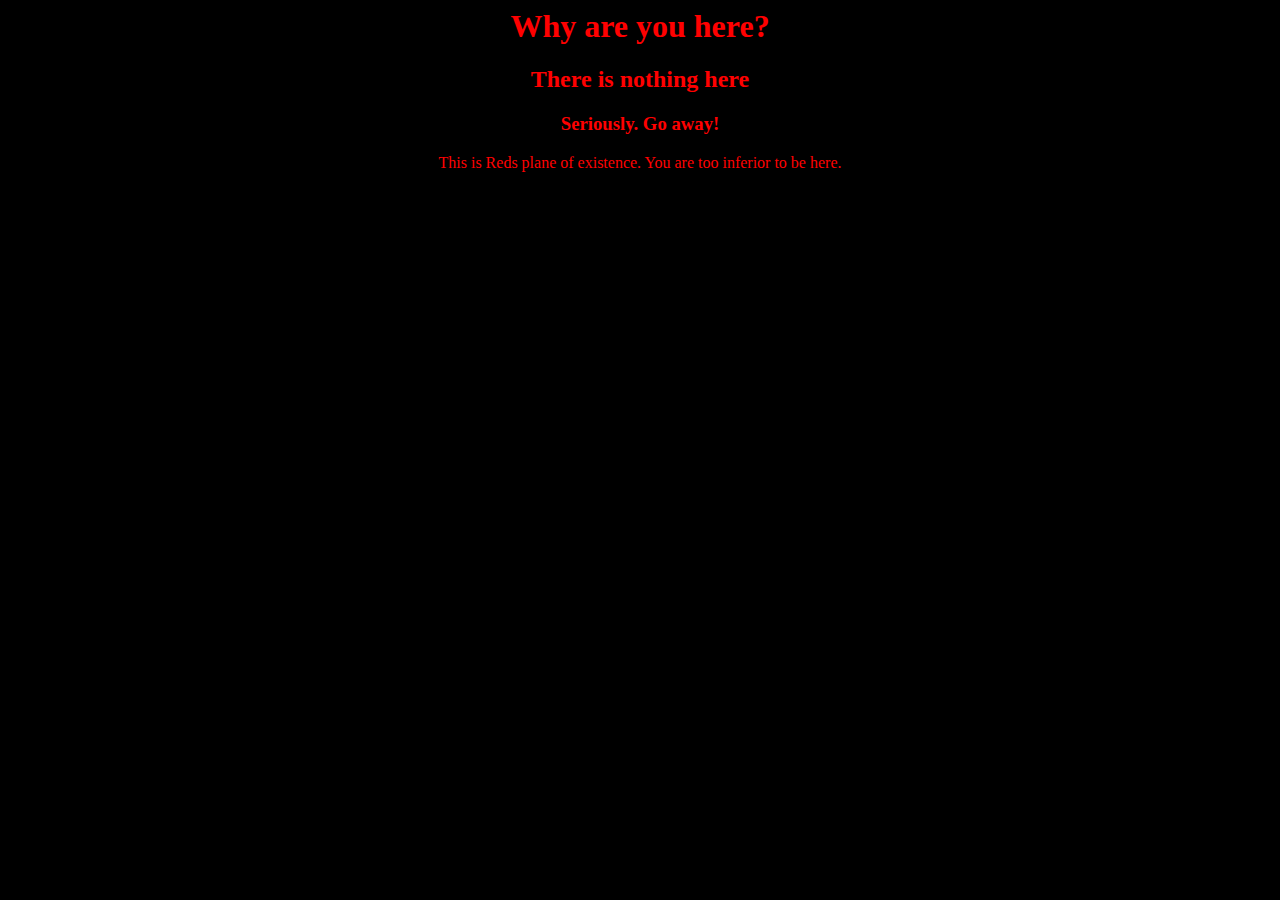
==== index.html @ 80cdd567 "Added Index.html Added Style.css" ====
<html>
    <head>
        <title>Reds Plane of Existence</title>
        <link rel="stylesheet" href="style.css">
    </head>

    <body>

        <center>
            <h1>Why are you here?</h1>
            <h2>There is nothing here</h2>
             <h3>Seriously. Go away!</h3> 
             
             <p>
                This is Reds plane of existence. You are too inferior to be here.
             </p> 
        </center>
        
    </body>

    <script>

    </script>

</html>
---- style.css ----
body {
    background-color: black;
    color: red;
}
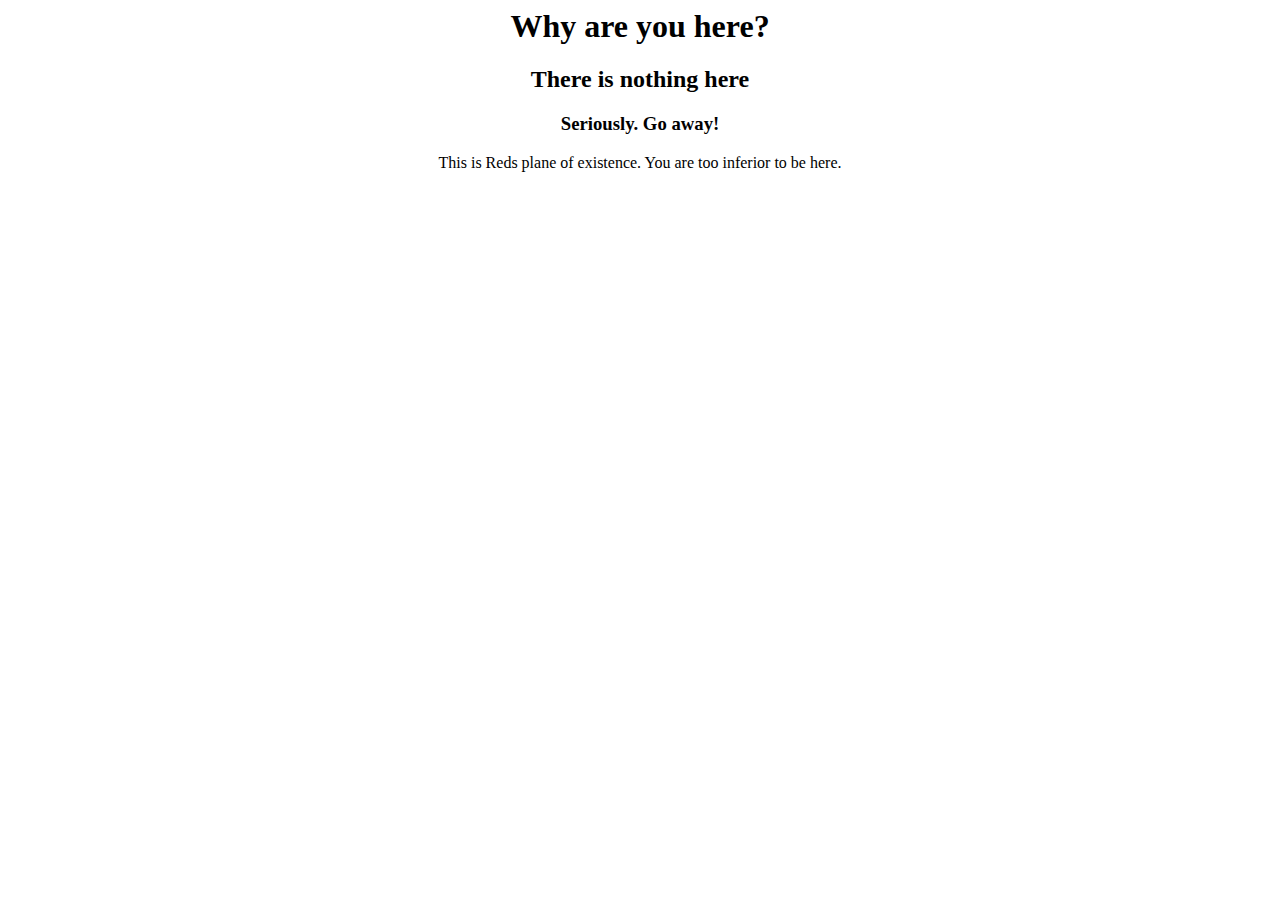
==== commit e02b608f: "Add files via upload" ====
--- a/index.html
+++ b/index.html
@@ -1,25 +1,21 @@
-<html>
-    <head>
-        <title>Reds Plane of Existence</title>
-        <link rel="stylesheet" href="style.css">
-    </head>
+</head>
 
-    <body>
+<body>
 
-        <center>
-            <h1>Why are you here?</h1>
-            <h2>There is nothing here</h2>
-             <h3>Seriously. Go away!</h3> 
-             
-             <p>
-                This is Reds plane of existence. You are too inferior to be here.
-             </p> 
-        </center>
-        
-    </body>
+    <center>
+        <h1>Why are you here?</h1>
+        <h2>There is nothing here</h2>
+         <h3>Seriously. Go away!</h3> 
+         
+         <p>
+            This is Reds plane of existence. You are too inferior to be here.
+         </p> 
+    </center>
+    
+</body>
 
-    <script>
+<script>
 
-    </script>
+</script>
 
 </html>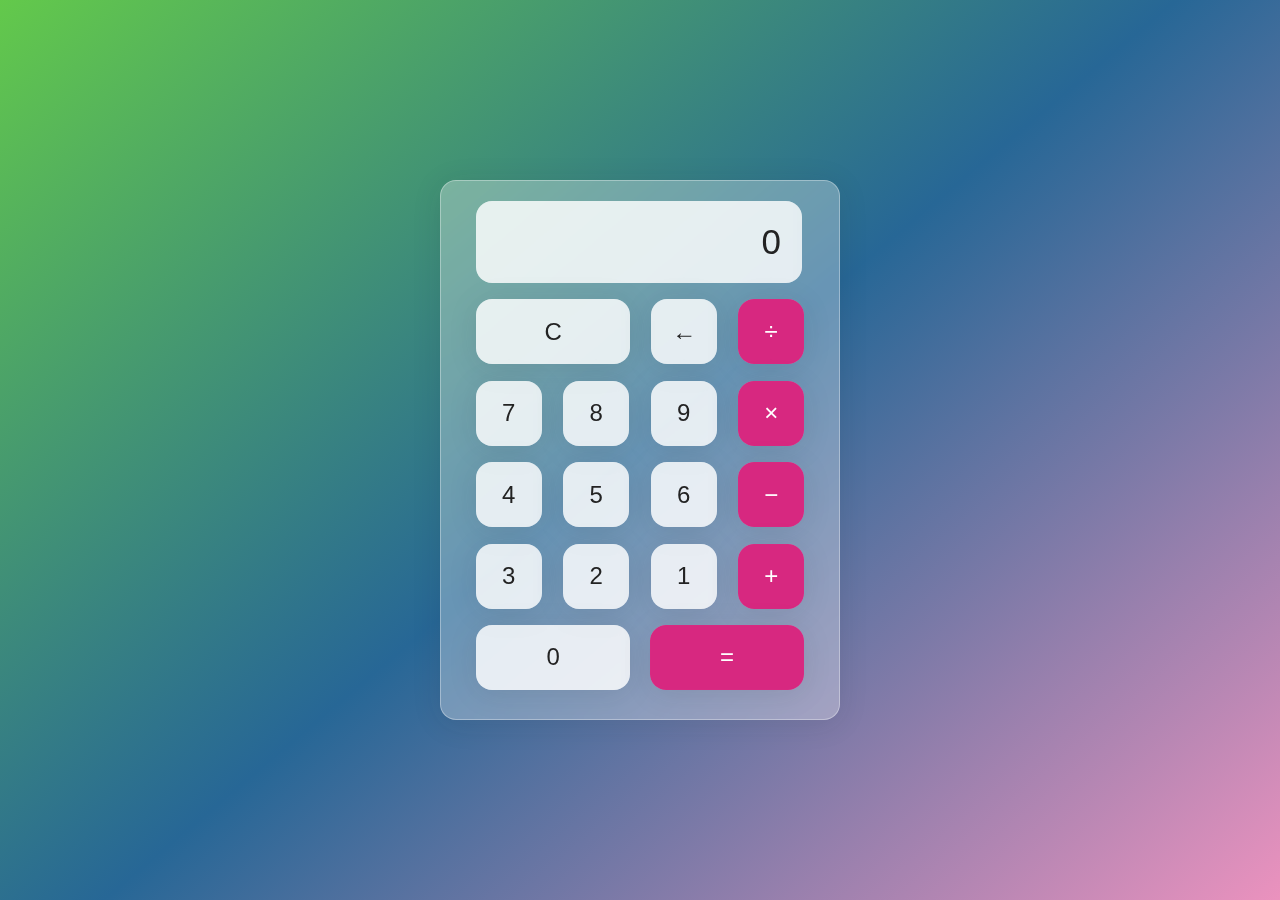
==== commit 59a1fca4: "Add files via upload" ====
--- a/index.html
+++ b/index.html
@@ -1,21 +1,93 @@
+<!DOCTYPE html>
+<html lang="en">
+<head>
+    <meta charset="UTF-8">
+    <meta http-equiv="X-UA-Compatible" content="IE=edge">
+    <meta name="viewport" content="width=device-width, initial-scale=1.0">
+    <link rel="stylesheet" href="style.css">
+    <title>Calculator</title>
 </head>
+<body>
+    
+    <div class="wrapper">
+        <section class="screen">
+            0
+        </section>
 
-<body>
+        <section class="'calc-buttons">
+            <div class="calc-button-row">
+                <button class="calc-button double">
+                    C
+                </button>
+                <button class="calc-button">
+                    &larr;
+                </button>
+                <button class="calc-button">
+                    &divide;
+                </button>
+            </div>
 
-    <center>
-        <h1>Why are you here?</h1>
-        <h2>There is nothing here</h2>
-         <h3>Seriously. Go away!</h3> 
-         
-         <p>
-            This is Reds plane of existence. You are too inferior to be here.
-         </p> 
-    </center>
-    
+            <div class="calc-button-row">
+                <button class="calc-button">
+                    7
+                </button>
+                <button class="calc-button">
+                    8
+                </button>
+                <button class="calc-button">
+                    9
+                </button>
+                <button class="calc-button">
+                    &times;
+                </button>
+            </div>
+
+            <div class="calc-button-row">
+                <button class="calc-button">
+                    4
+                </button>
+                <button class="calc-button">
+                    5
+                </button>
+                <button class="calc-button">
+                    6
+                </button>
+                <button class="calc-button">
+                    &minus;
+                </button>
+            </div>
+
+            <div class="calc-button-row">
+                <button class="calc-button">
+                    3
+                </button>
+                <button class="calc-button">
+                    2
+                </button>
+                <button class="calc-button">
+                    1
+                </button>
+                <button class="calc-button">
+                    &plus;
+                </button>
+            </div>
+
+            <div class="calc-button-row">
+                <button class="calc-button triple">
+                    0
+                </button>
+                <button class="calc-button triple">
+                    &equals;
+                </button>
+            </div>
+            
+        </section>
+
+    </div>
+
+
+
+
+    <script src="script.js"></script>
 </body>
-
-<script>
-
-</script>
-
 </html>--- a/style.css
+++ b/style.css
@@ -0,0 +1,104 @@
+html{
+    box-sizing: border-box;
+    height: 100%;
+}
+
+*,
+*::before,
+*::after{
+    box-sizing: inherit;
+    margin: 0;
+    padding: 0;
+}
+
+body{
+    align-items: center;
+    background: linear-gradient(320deg, #eb92be, rgba(39,103,150,255), #63c94b);
+    display: flex;
+    font-family: 'Dosis', sans-serif;
+    font-display: swap;
+    height: inherit;
+    justify-content: center;
+}
+
+.wrapper{
+   backdrop-filter: blur(5.5px);
+   -webkit-backdrop-filter: blur(5.5px);
+   border-radius: 16px;
+   box-shadow: 0 4px 30px rgba(35, 35, 35, 0.1);
+   color: #232323;
+   backdrop-filter: blur(4px);
+   -webkit-backdrop-filter: blur(4px);
+   background: rgba(255, 255, 255, 0.30);
+   border: 1px solid rgba(255, 255, 255, 0.34);
+   flex-basis: 400px;
+   height: 540px;
+   padding: 20px 35px;
+}
+
+.screen{
+    backdrop-filter: blur(5.5px);
+    -webkit-backdrop-filter: blur(5.5px);
+    background: rgba(255, 255, 255, 0.75);
+    border: 1px solid rgba(255, 255, 255, 0.01);
+    border-radius: 16px;
+    box-shadow: 0 4px 30px rgba(35, 35, 35, 0,1);
+    color: #232323;
+    font-size: 35px;
+    overflow: auto;
+    padding: 20px;
+    text-align: right;
+    width: 326px;
+}
+
+.calc-button-row{
+    display: flex;
+    justify-content: space-between;
+    margin: 5% 0;
+}
+
+.calc-button{
+    backdrop-filter: blur(5.5px);
+    -webkit-backdrop-filter: blur(5.5px);
+    background: rgba(255, 255, 255, 0.75);
+    border: 1px solid rgba(255, 255, 255, 0.01);
+    border-radius: 16px;
+    box-shadow: 0 4px 30px rgba(35, 35, 35, 0.1);
+    color: #232323;
+    flex-basis: 20%;
+    font-family: inherit;
+    font-size: 24px;
+    height: 65px;
+}
+
+.calc-button:last-child{
+    backdrop-filter: blur(5.5px);
+    -webkit-backdrop-filter: blur(5.5px);
+    background: rgba(255, 255, 255, 0.75);
+    border: 1px solid rgba(255, 255, 255, 0.01);
+    border-radius: 16px;
+    box-shadow: 0 4px 30px rgba(35, 35, 35, 0.1);
+    color: #fff;
+    background: #d72880;
+}
+
+.calc-button:last-child:hover{
+    background-color: inherit;
+    color: inherit;
+}
+
+.calc-button:hover{
+    background-color: inherit;
+}
+
+.calc-button:active{
+    background-color: #ffef78;
+}
+
+.double{
+    flex-basis: 47%;
+}
+
+.triple{
+    flex-basis: 47%;
+}